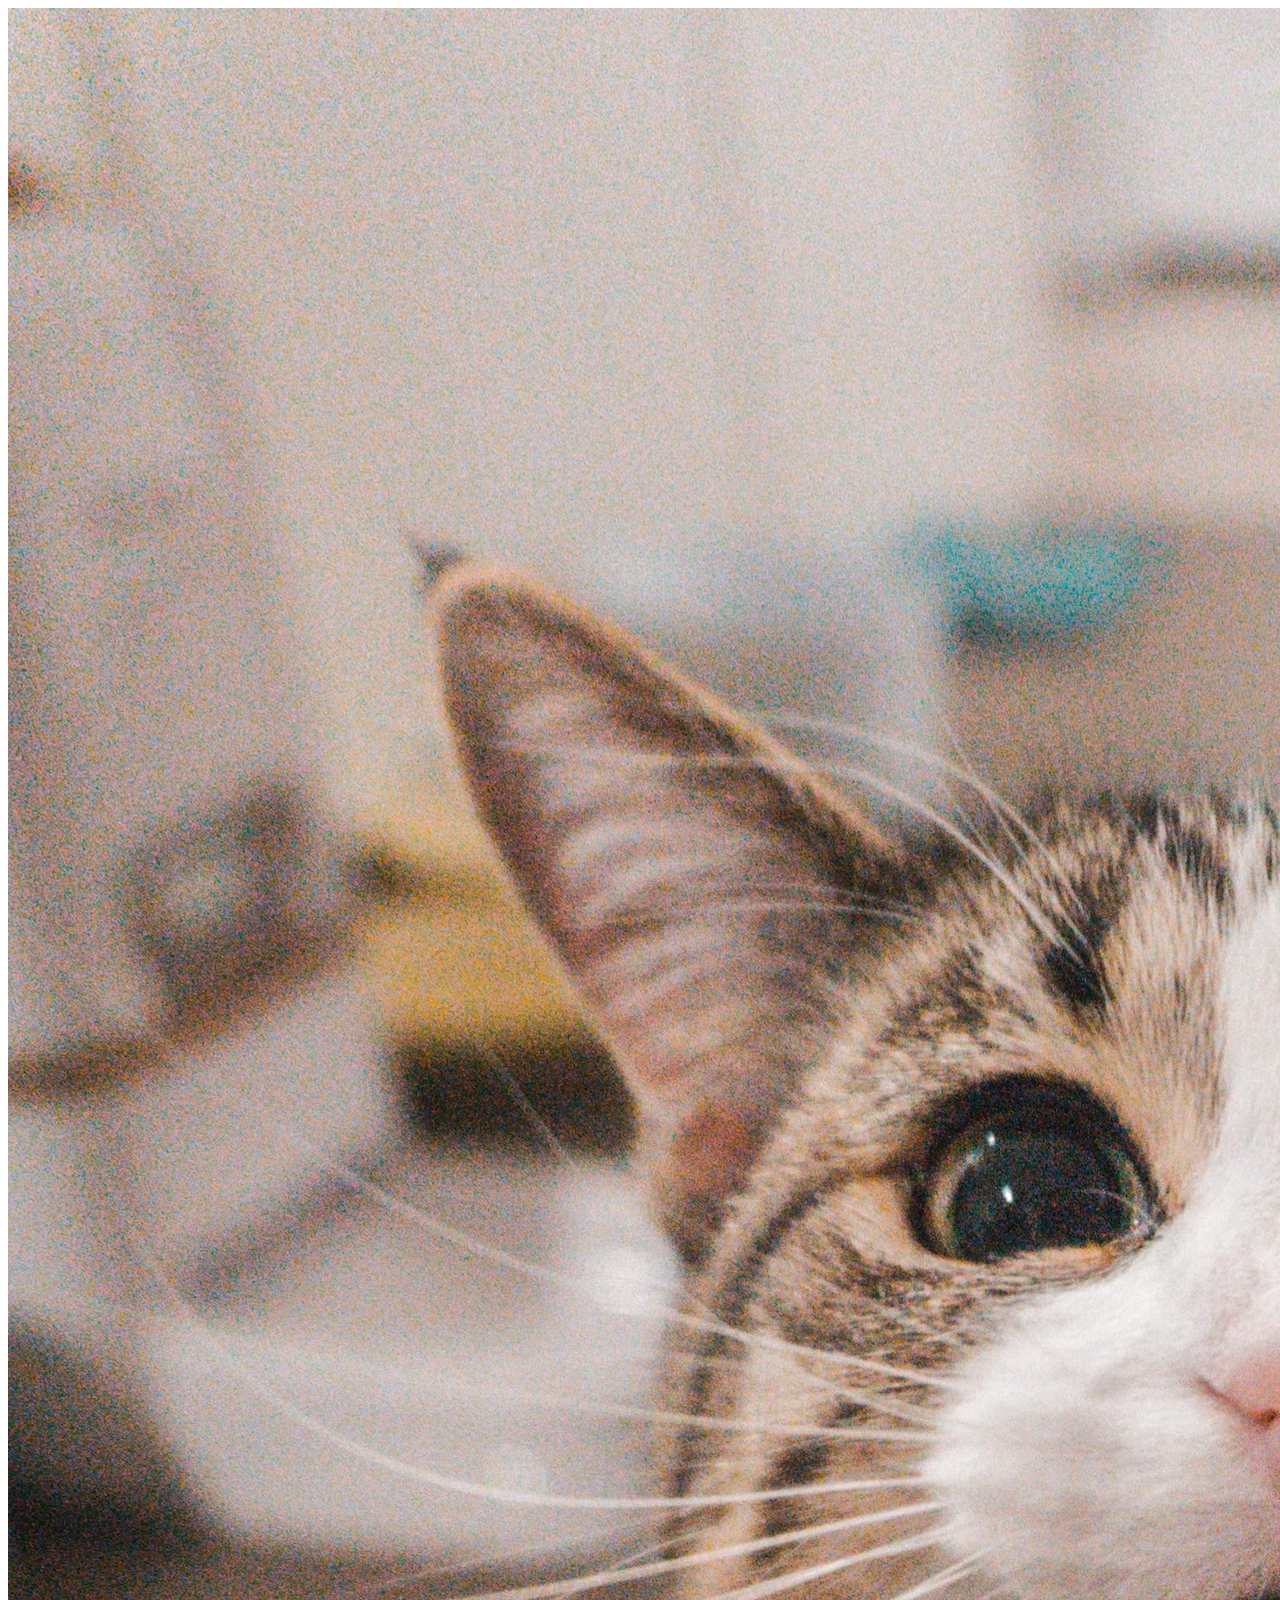
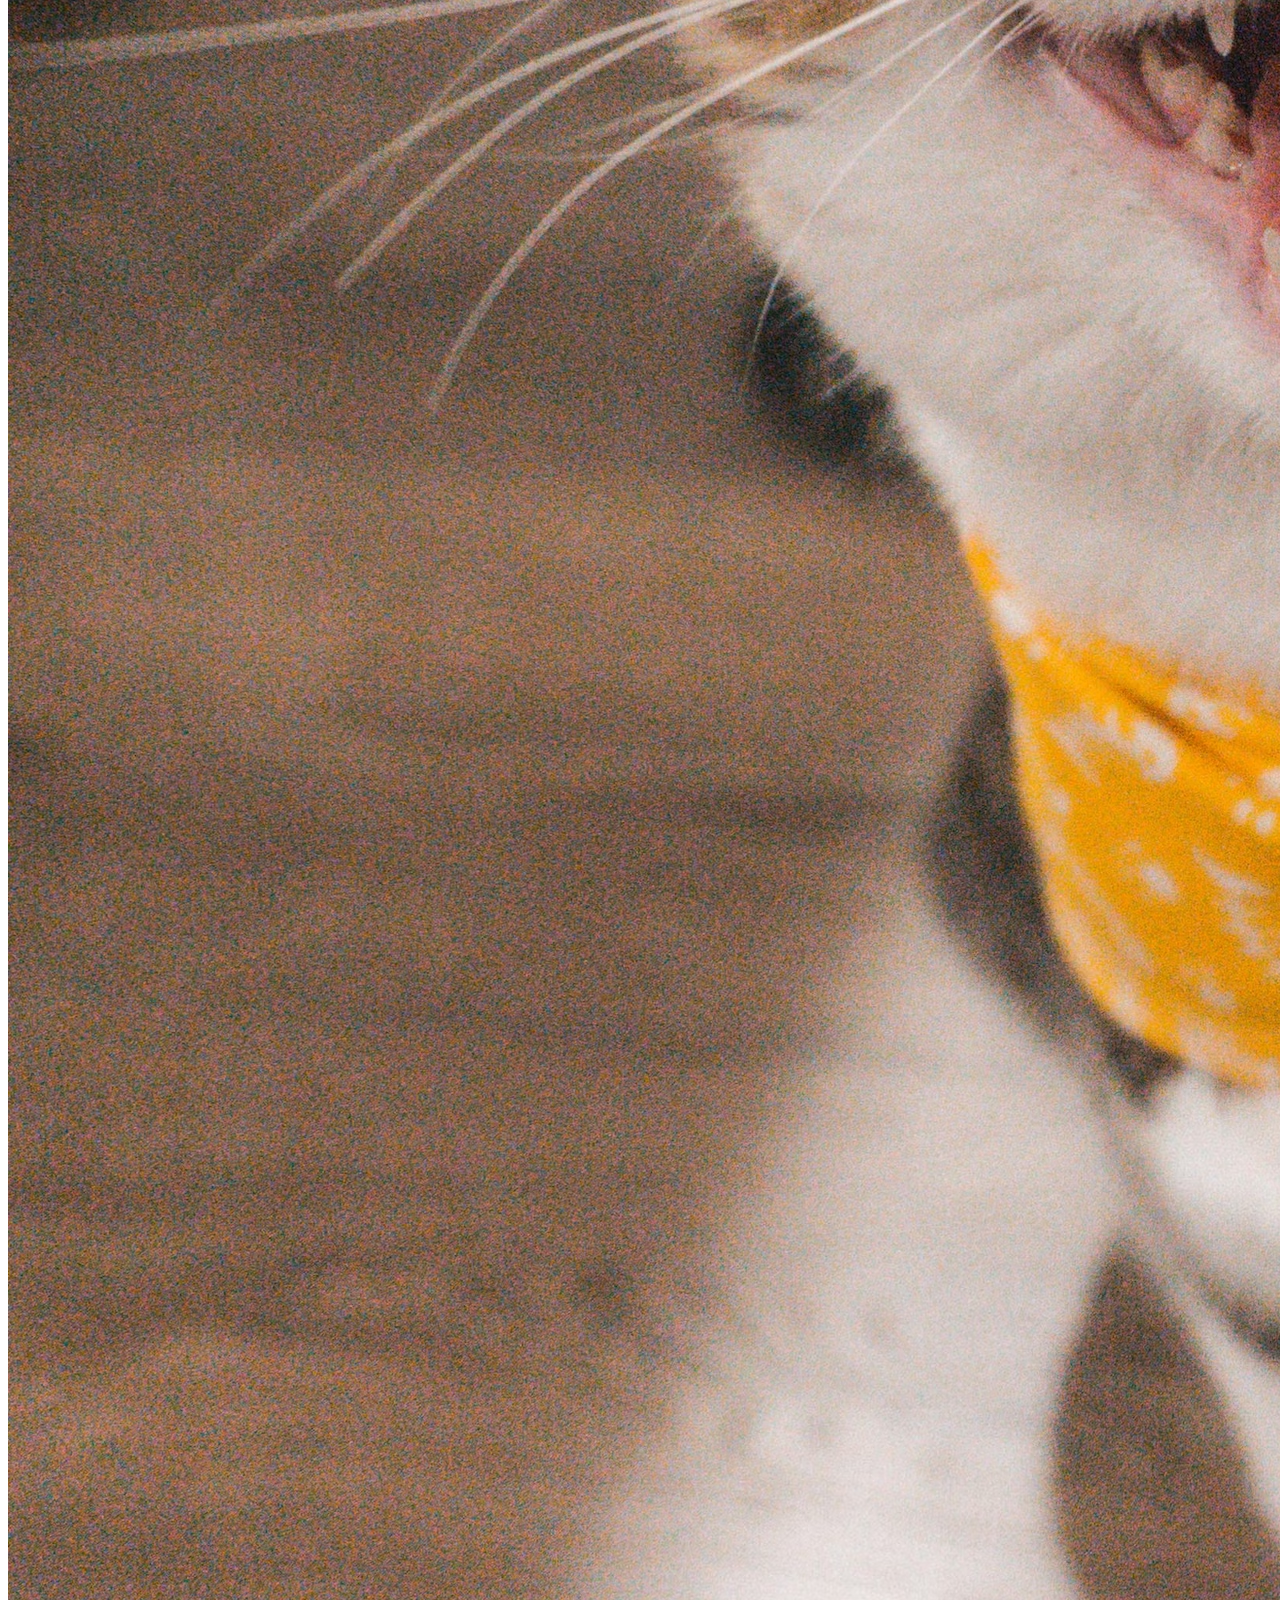
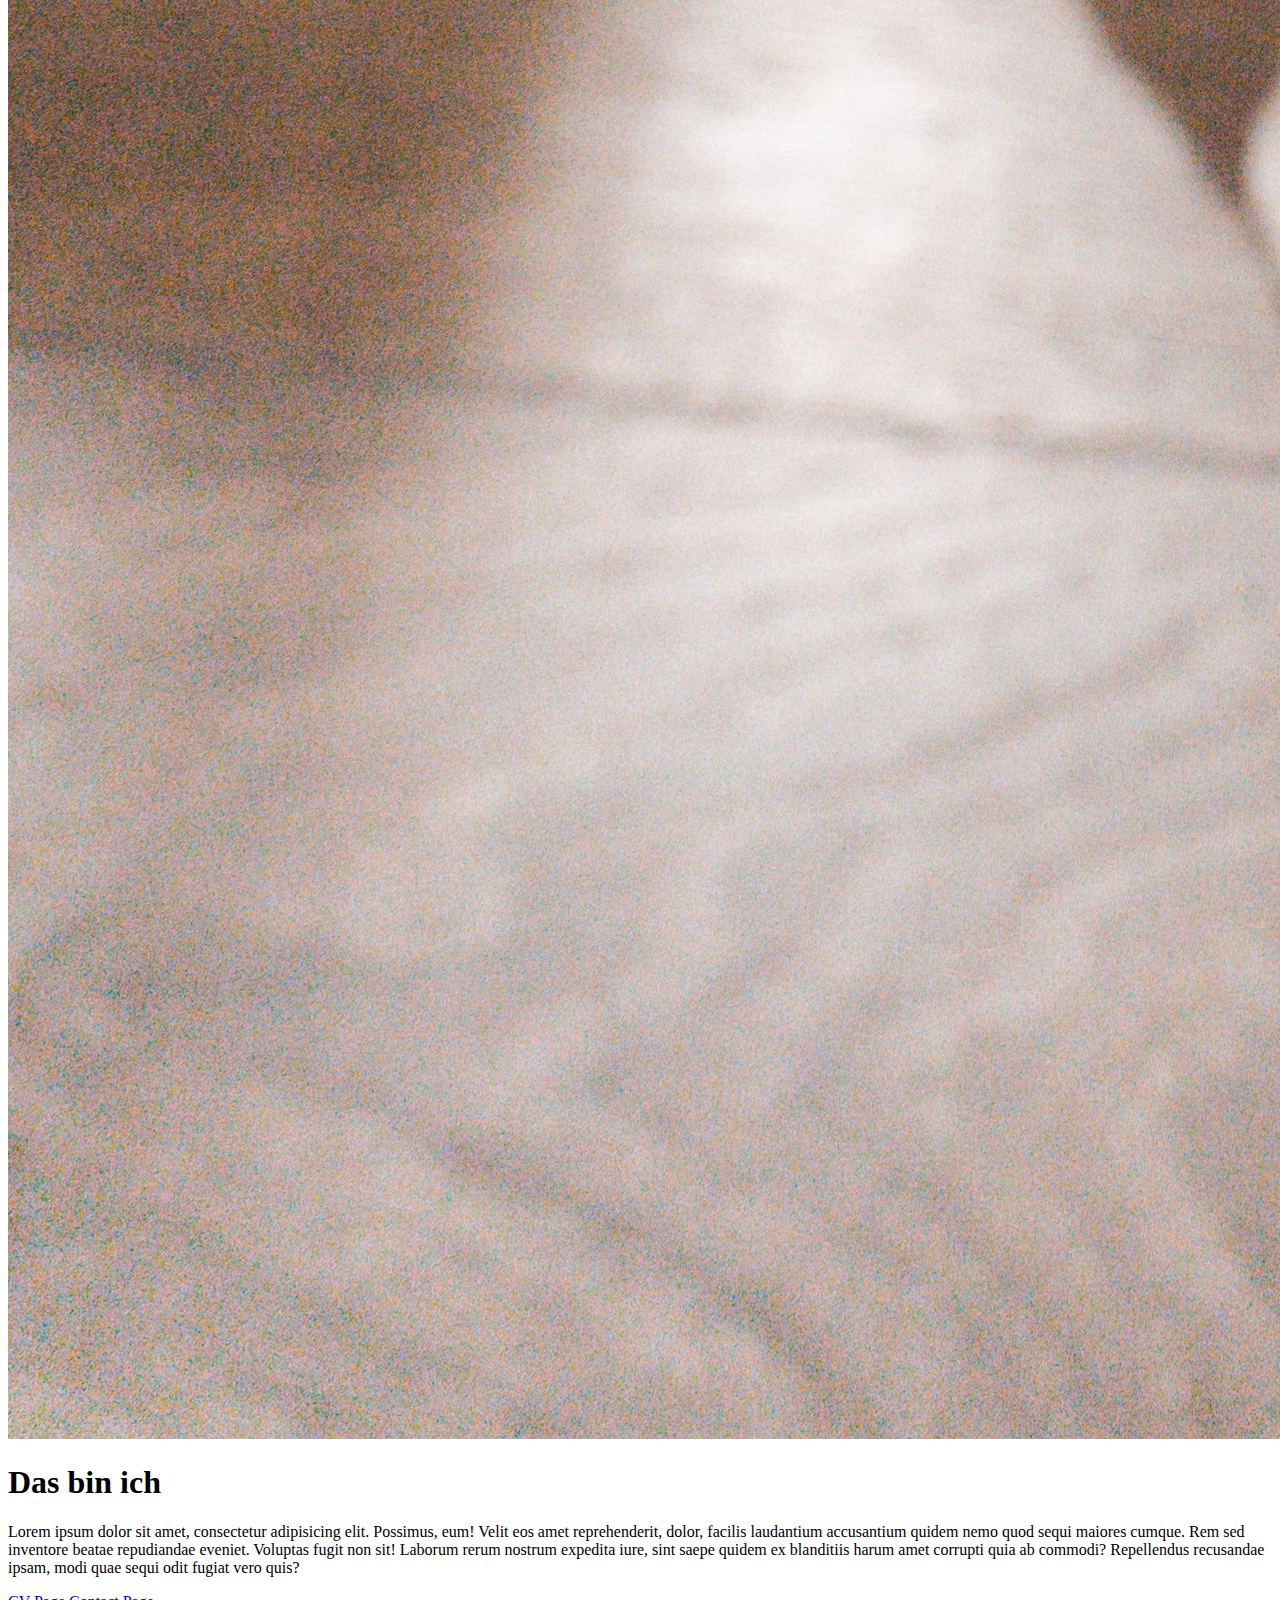
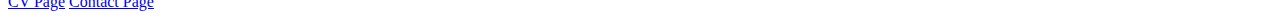
==== index.html @ 73c3ecf0 "delete homepage add index" ====
<!DOCTYPE html>
<html lang="en">
  <head>
    <meta charset="UTF-8" />
    <meta name="viewport" content="width=device-width, initial-scale=1.0" />
    <title>Portfolio</title>
  </head>
  <body>
    <img src="Katze_2.avif" alt="Eine Katze die maunzt" />
    <h1>Das bin ich</h1>
    <p>
      Lorem ipsum dolor sit amet, consectetur adipisicing elit. Possimus, eum!
      Velit eos amet reprehenderit, dolor, facilis laudantium accusantium quidem
      nemo quod sequi maiores cumque. Rem sed inventore beatae repudiandae
      eveniet. Voluptas fugit non sit! Laborum rerum nostrum expedita iure, sint
      saepe quidem ex blanditiis harum amet corrupti quia ab commodi?
      Repellendus recusandae ipsam, modi quae sequi odit fugiat vero quis?
    </p>
    <a href="cv_page.html">CV Page</a>
    <a href="contactpage.html">Contact Page</a>
  </body>
</html>
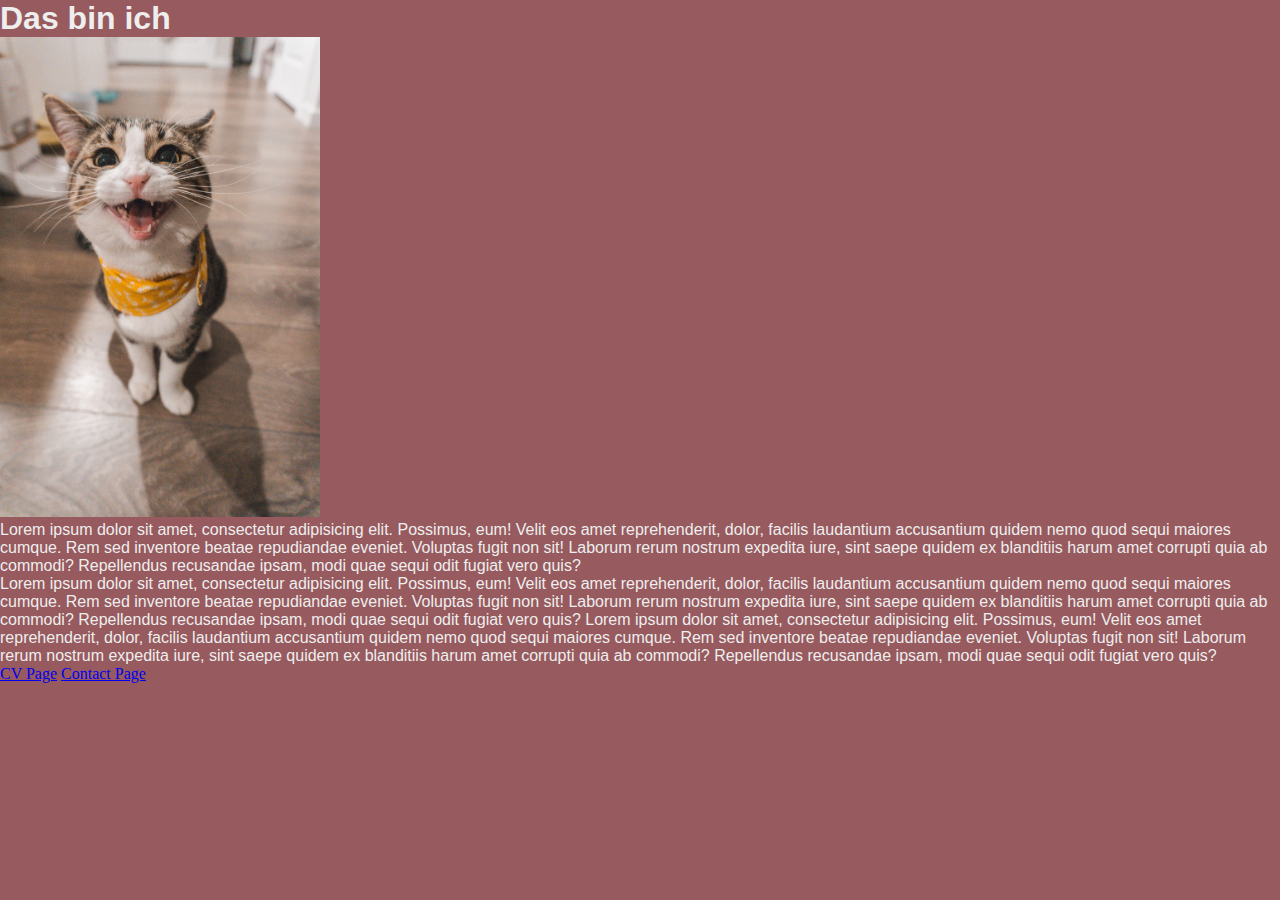
==== commit b925a2a2: "further changes to style.css" ====
--- a/index.html
+++ b/index.html
@@ -4,10 +4,11 @@
     <meta charset="UTF-8" />
     <meta name="viewport" content="width=device-width, initial-scale=1.0" />
     <title>Portfolio</title>
+    <link rel="stylesheet" href="style.css" />
   </head>
   <body>
+    <h1>Das bin ich</h1>
     <img src="Katze_2.avif" alt="Eine Katze die maunzt" />
-    <h1>Das bin ich</h1>
     <p>
       Lorem ipsum dolor sit amet, consectetur adipisicing elit. Possimus, eum!
       Velit eos amet reprehenderit, dolor, facilis laudantium accusantium quidem
@@ -16,6 +17,21 @@
       saepe quidem ex blanditiis harum amet corrupti quia ab commodi?
       Repellendus recusandae ipsam, modi quae sequi odit fugiat vero quis?
     </p>
+
+    <p>
+      Lorem ipsum dolor sit amet, consectetur adipisicing elit. Possimus, eum!
+      Velit eos amet reprehenderit, dolor, facilis laudantium accusantium quidem
+      nemo quod sequi maiores cumque. Rem sed inventore beatae repudiandae
+      eveniet. Voluptas fugit non sit! Laborum rerum nostrum expedita iure, sint
+      saepe quidem ex blanditiis harum amet corrupti quia ab commodi?
+      Repellendus recusandae ipsam, modi quae sequi odit fugiat vero quis? Lorem
+      ipsum dolor sit amet, consectetur adipisicing elit. Possimus, eum! Velit
+      eos amet reprehenderit, dolor, facilis laudantium accusantium quidem nemo
+      quod sequi maiores cumque. Rem sed inventore beatae repudiandae eveniet.
+      Voluptas fugit non sit! Laborum rerum nostrum expedita iure, sint saepe
+      quidem ex blanditiis harum amet corrupti quia ab commodi? Repellendus
+      recusandae ipsam, modi quae sequi odit fugiat vero quis?
+    </p>
     <a href="cv_page.html">CV Page</a>
     <a href="contactpage.html">Contact Page</a>
   </body>
--- a/style.css
+++ b/style.css
@@ -0,0 +1,23 @@
+* {
+  padding: 0;
+  margin: 0;
+  box-sizing: border-box;
+}
+
+body {
+  background-color: #975a5e;
+}
+
+h1 {
+  color: #eeeeee;
+  font-family: "Trebuchet MS", "Lucida Sans Unicode", "Lucida Grande",
+    "Lucida Sans", Arial, sans-serif;
+}
+p {
+  font-family: "Trebuchet MS", "Lucida Sans Unicode", "Lucida Grande",
+    "Lucida Sans", Arial, sans-serif;
+  color: #eeeeee;
+}
+img {
+  width: 25%;
+}
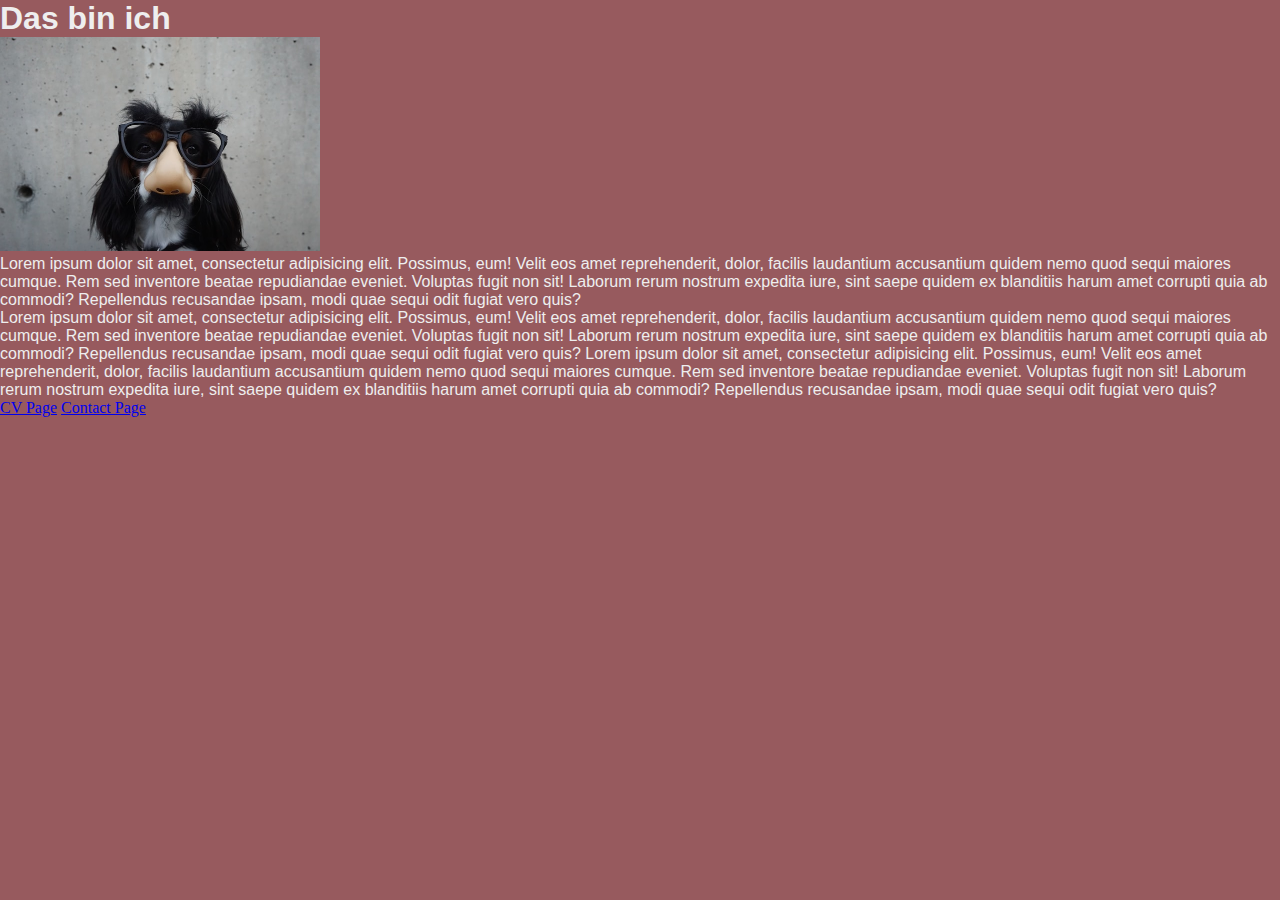
==== commit 09355266: "add nav index in cv and contact" ====
--- a/index.html
+++ b/index.html
@@ -6,33 +6,40 @@
     <title>Portfolio</title>
     <link rel="stylesheet" href="style.css" />
   </head>
-  <body>
+  <body class="body_index">
     <h1>Das bin ich</h1>
-    <img src="Katze_2.avif" alt="Eine Katze die maunzt" />
-    <p>
-      Lorem ipsum dolor sit amet, consectetur adipisicing elit. Possimus, eum!
-      Velit eos amet reprehenderit, dolor, facilis laudantium accusantium quidem
-      nemo quod sequi maiores cumque. Rem sed inventore beatae repudiandae
-      eveniet. Voluptas fugit non sit! Laborum rerum nostrum expedita iure, sint
-      saepe quidem ex blanditiis harum amet corrupti quia ab commodi?
-      Repellendus recusandae ipsam, modi quae sequi odit fugiat vero quis?
-    </p>
-
-    <p>
-      Lorem ipsum dolor sit amet, consectetur adipisicing elit. Possimus, eum!
-      Velit eos amet reprehenderit, dolor, facilis laudantium accusantium quidem
-      nemo quod sequi maiores cumque. Rem sed inventore beatae repudiandae
-      eveniet. Voluptas fugit non sit! Laborum rerum nostrum expedita iure, sint
-      saepe quidem ex blanditiis harum amet corrupti quia ab commodi?
-      Repellendus recusandae ipsam, modi quae sequi odit fugiat vero quis? Lorem
-      ipsum dolor sit amet, consectetur adipisicing elit. Possimus, eum! Velit
-      eos amet reprehenderit, dolor, facilis laudantium accusantium quidem nemo
-      quod sequi maiores cumque. Rem sed inventore beatae repudiandae eveniet.
-      Voluptas fugit non sit! Laborum rerum nostrum expedita iure, sint saepe
-      quidem ex blanditiis harum amet corrupti quia ab commodi? Repellendus
-      recusandae ipsam, modi quae sequi odit fugiat vero quis?
-    </p>
-    <a href="cv_page.html">CV Page</a>
-    <a href="contactpage.html">Contact Page</a>
+    <img src="Hund_mit_Naseenbrille.jpg" alt="Eine Katze die maunzt" />
+    <div>
+      <p>
+        Lorem ipsum dolor sit amet, consectetur adipisicing elit. Possimus, eum!
+        Velit eos amet reprehenderit, dolor, facilis laudantium accusantium
+        quidem nemo quod sequi maiores cumque. Rem sed inventore beatae
+        repudiandae eveniet. Voluptas fugit non sit! Laborum rerum nostrum
+        expedita iure, sint saepe quidem ex blanditiis harum amet corrupti quia
+        ab commodi? Repellendus recusandae ipsam, modi quae sequi odit fugiat
+        vero quis?
+      </p>
+    </div>
+    <div>
+      <p>
+        Lorem ipsum dolor sit amet, consectetur adipisicing elit. Possimus, eum!
+        Velit eos amet reprehenderit, dolor, facilis laudantium accusantium
+        quidem nemo quod sequi maiores cumque. Rem sed inventore beatae
+        repudiandae eveniet. Voluptas fugit non sit! Laborum rerum nostrum
+        expedita iure, sint saepe quidem ex blanditiis harum amet corrupti quia
+        ab commodi? Repellendus recusandae ipsam, modi quae sequi odit fugiat
+        vero quis? Lorem ipsum dolor sit amet, consectetur adipisicing elit.
+        Possimus, eum! Velit eos amet reprehenderit, dolor, facilis laudantium
+        accusantium quidem nemo quod sequi maiores cumque. Rem sed inventore
+        beatae repudiandae eveniet. Voluptas fugit non sit! Laborum rerum
+        nostrum expedita iure, sint saepe quidem ex blanditiis harum amet
+        corrupti quia ab commodi? Repellendus recusandae ipsam, modi quae sequi
+        odit fugiat vero quis?
+      </p>
+    </div>
+    <nav>
+      <a href="cv_page.html">CV Page</a>
+      <a href="contactpage.html">Contact Page</a>
+    </nav>
   </body>
 </html>
--- a/style.css
+++ b/style.css
@@ -4,7 +4,7 @@
   box-sizing: border-box;
 }
 
-body {
+.body_index {
   background-color: #975a5e;
 }
 
@@ -21,3 +21,7 @@
 img {
   width: 25%;
 }
+
+.body_cv {
+  background-color: #f3d7ca;
+}
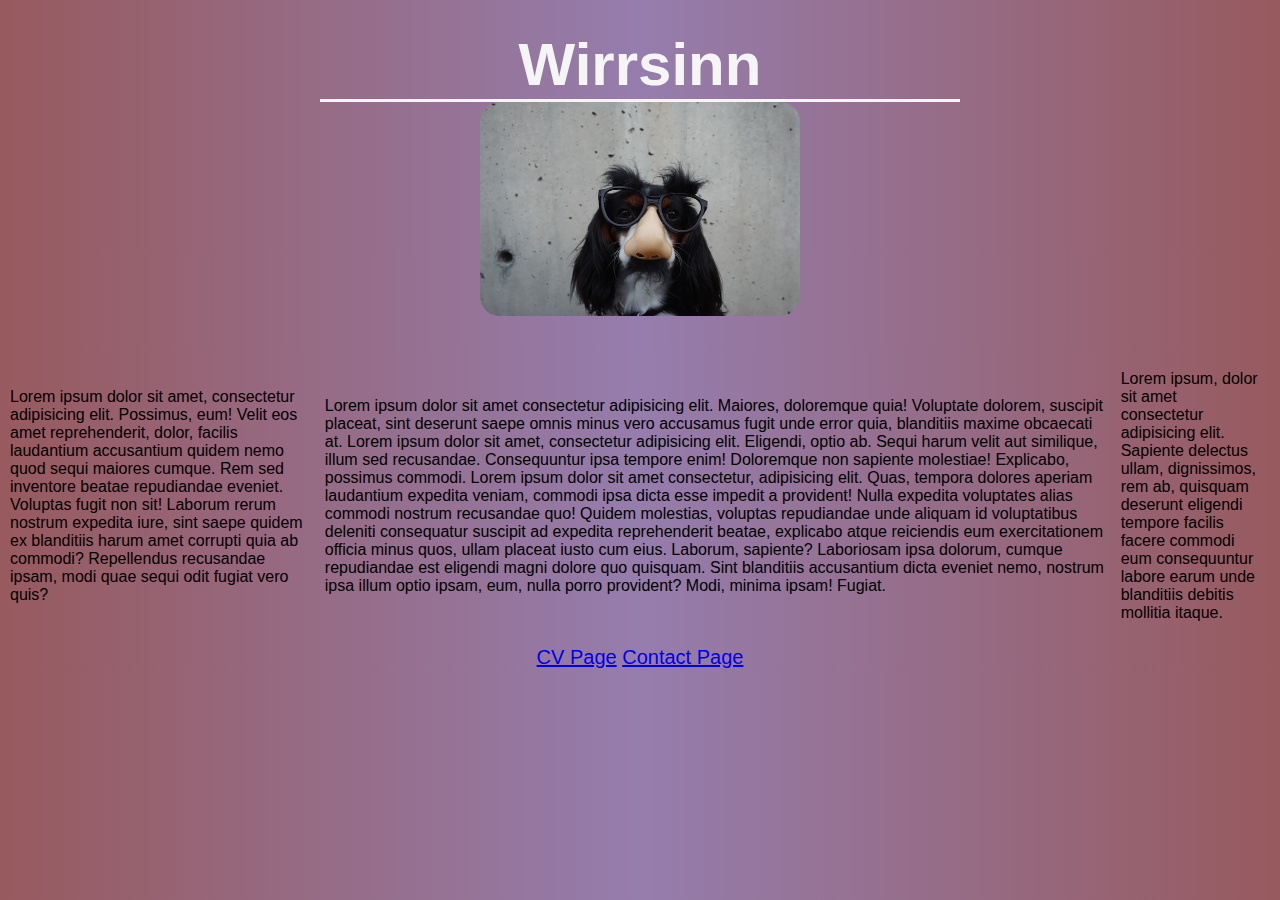
==== commit cd112451: "change flexbox homepage" ====
--- a/index.html
+++ b/index.html
@@ -7,39 +7,69 @@
     <link rel="stylesheet" href="style.css" />
   </head>
   <body class="body_index">
-    <h1>Das bin ich</h1>
-    <img src="Hund_mit_Naseenbrille.jpg" alt="Eine Katze die maunzt" />
-    <div>
-      <p>
-        Lorem ipsum dolor sit amet, consectetur adipisicing elit. Possimus, eum!
-        Velit eos amet reprehenderit, dolor, facilis laudantium accusantium
-        quidem nemo quod sequi maiores cumque. Rem sed inventore beatae
-        repudiandae eveniet. Voluptas fugit non sit! Laborum rerum nostrum
-        expedita iure, sint saepe quidem ex blanditiis harum amet corrupti quia
-        ab commodi? Repellendus recusandae ipsam, modi quae sequi odit fugiat
-        vero quis?
-      </p>
+    <main>
+      <!-- HEADER -->
+      <header class="header">
+        <section>
+          <div class="Hilfe">
+            <h1>Wirrsinn</h1>
+          </div>
+          <div class="hund">
+            <img src="Hund_mit_Naseenbrille.jpg" alt="Eine Katze die maunzt" />
+          </div>
+        </section>
+      </header>
+      <!-- PARAGRAPHEN -->
+      <div class="container">
+        <div class="paragraph_1">
+          <p>
+            Lorem ipsum dolor sit amet, consectetur adipisicing elit. Possimus,
+            eum! Velit eos amet reprehenderit, dolor, facilis laudantium
+            accusantium quidem nemo quod sequi maiores cumque. Rem sed inventore
+            beatae repudiandae eveniet. Voluptas fugit non sit! Laborum rerum
+            nostrum expedita iure, sint saepe quidem ex blanditiis harum amet
+            corrupti quia ab commodi? Repellendus recusandae ipsam, modi quae
+            sequi odit fugiat vero quis?
+          </p>
+        </div>
+        <div class="paragraph_2">
+          <p>
+            Lorem ipsum dolor sit amet consectetur adipisicing elit. Maiores,
+            doloremque quia! Voluptate dolorem, suscipit placeat, sint deserunt
+            saepe omnis minus vero accusamus fugit unde error quia, blanditiis
+            maxime obcaecati at. Lorem ipsum dolor sit amet, consectetur
+            adipisicing elit. Eligendi, optio ab. Sequi harum velit aut
+            similique, illum sed recusandae. Consequuntur ipsa tempore enim!
+            Doloremque non sapiente molestiae! Explicabo, possimus commodi.
+            Lorem ipsum dolor sit amet consectetur, adipisicing elit. Quas,
+            tempora dolores aperiam laudantium expedita veniam, commodi ipsa
+            dicta esse impedit a provident! Nulla expedita voluptates alias
+            commodi nostrum recusandae quo! Quidem molestias, voluptas
+            repudiandae unde aliquam id voluptatibus deleniti consequatur
+            suscipit ad expedita reprehenderit beatae, explicabo atque
+            reiciendis eum exercitationem officia minus quos, ullam placeat
+            iusto cum eius. Laborum, sapiente? Laboriosam ipsa dolorum, cumque
+            repudiandae est eligendi magni dolore quo quisquam. Sint blanditiis
+            accusantium dicta eveniet nemo, nostrum ipsa illum optio ipsam, eum,
+            nulla porro provident? Modi, minima ipsam! Fugiat.
+          </p>
+          <div>
+            <p class="paragraph_3">
+              Lorem ipsum, dolor sit amet consectetur adipisicing elit. Sapiente
+              delectus ullam, dignissimos, rem ab, quisquam deserunt eligendi
+              tempore facilis facere commodi eum consequuntur labore earum unde
+              blanditiis debitis mollitia itaque.
+            </p>
+          </div>
+        </div>
+      </div>
+    </main>
+    <!-- NAVIGATION -->
+    <div class="links">
+      <nav class="nav">
+        <a href="cv_page.html">CV Page</a>
+        <a href="contactpage.html">Contact Page</a>
+      </nav>
     </div>
-    <div>
-      <p>
-        Lorem ipsum dolor sit amet, consectetur adipisicing elit. Possimus, eum!
-        Velit eos amet reprehenderit, dolor, facilis laudantium accusantium
-        quidem nemo quod sequi maiores cumque. Rem sed inventore beatae
-        repudiandae eveniet. Voluptas fugit non sit! Laborum rerum nostrum
-        expedita iure, sint saepe quidem ex blanditiis harum amet corrupti quia
-        ab commodi? Repellendus recusandae ipsam, modi quae sequi odit fugiat
-        vero quis? Lorem ipsum dolor sit amet, consectetur adipisicing elit.
-        Possimus, eum! Velit eos amet reprehenderit, dolor, facilis laudantium
-        accusantium quidem nemo quod sequi maiores cumque. Rem sed inventore
-        beatae repudiandae eveniet. Voluptas fugit non sit! Laborum rerum
-        nostrum expedita iure, sint saepe quidem ex blanditiis harum amet
-        corrupti quia ab commodi? Repellendus recusandae ipsam, modi quae sequi
-        odit fugiat vero quis?
-      </p>
-    </div>
-    <nav>
-      <a href="cv_page.html">CV Page</a>
-      <a href="contactpage.html">Contact Page</a>
-    </nav>
   </body>
 </html>
--- a/style.css
+++ b/style.css
@@ -5,23 +5,92 @@
 }
 
 .body_index {
-  background-color: #975a5e;
+  background: linear-gradient(
+    to right,
+    rgb(151, 90, 94),
+    rgb(149, 125, 173),
+    rgb(151, 90, 94)
+  );
+  font-family: Verdana, Geneva, Tahoma, sans-serif;
+  color: black;
 }
 
-h1 {
-  color: #eeeeee;
-  font-family: "Trebuchet MS", "Lucida Sans Unicode", "Lucida Grande",
-    "Lucida Sans", Arial, sans-serif;
+.header {
+  background: linear-gradient(
+    to right,
+    rgb(151, 90, 94),
+    rgb(149, 125, 173),
+    rgb(151, 90, 94)
+  );
+  padding: 30px;
+  font-size: 35px;
+  display: flex;
+  justify-content: center;
 }
-p {
-  font-family: "Trebuchet MS", "Lucida Sans Unicode", "Lucida Grande",
-    "Lucida Sans", Arial, sans-serif;
-  color: #eeeeee;
+
+.Hilfe {
+  display: flex;
+  justify-content: center;
+  color: whitesmoke;
+  font-size: 30px;
+  border-bottom-style: solid;
 }
+
+.hund {
+  display: flex;
+  justify-content: center;
+}
+
 img {
-  width: 25%;
+  width: 50%;
+  border-radius: 20px;
+  color: rgb(151, 90, 94);
 }
+
+.container {
+  display: flex;
+}
+
+.paragraph_1 {
+  align-items: center;
+  padding: 10px;
+  height: 300px;
+  display: flex;
+  justify-content: flex-start;
+}
+
+.paragraph_2 {
+  align-items: center;
+  padding: 10px;
+  height: 300px;
+  display: flex;
+  justify-content: flex-start;
+}
+
+.paragraph_3 {
+  align-items: center;
+  padding: 10px;
+  height: 300px;
+  display: flex;
+  justify-content: flex-end;
+}
+
+.links {
+  display: flex;
+  justify-content: center;
+  font-size: 20px;
+  border-style: solid;
+  border: #eeeeee;
+}
+
+/* CV PAGE */
 
 .body_cv {
   background-color: #f3d7ca;
 }
+
+/* CONTACTPAGE */
+
+.body_contactpage {
+  background-color: slategray;
+}
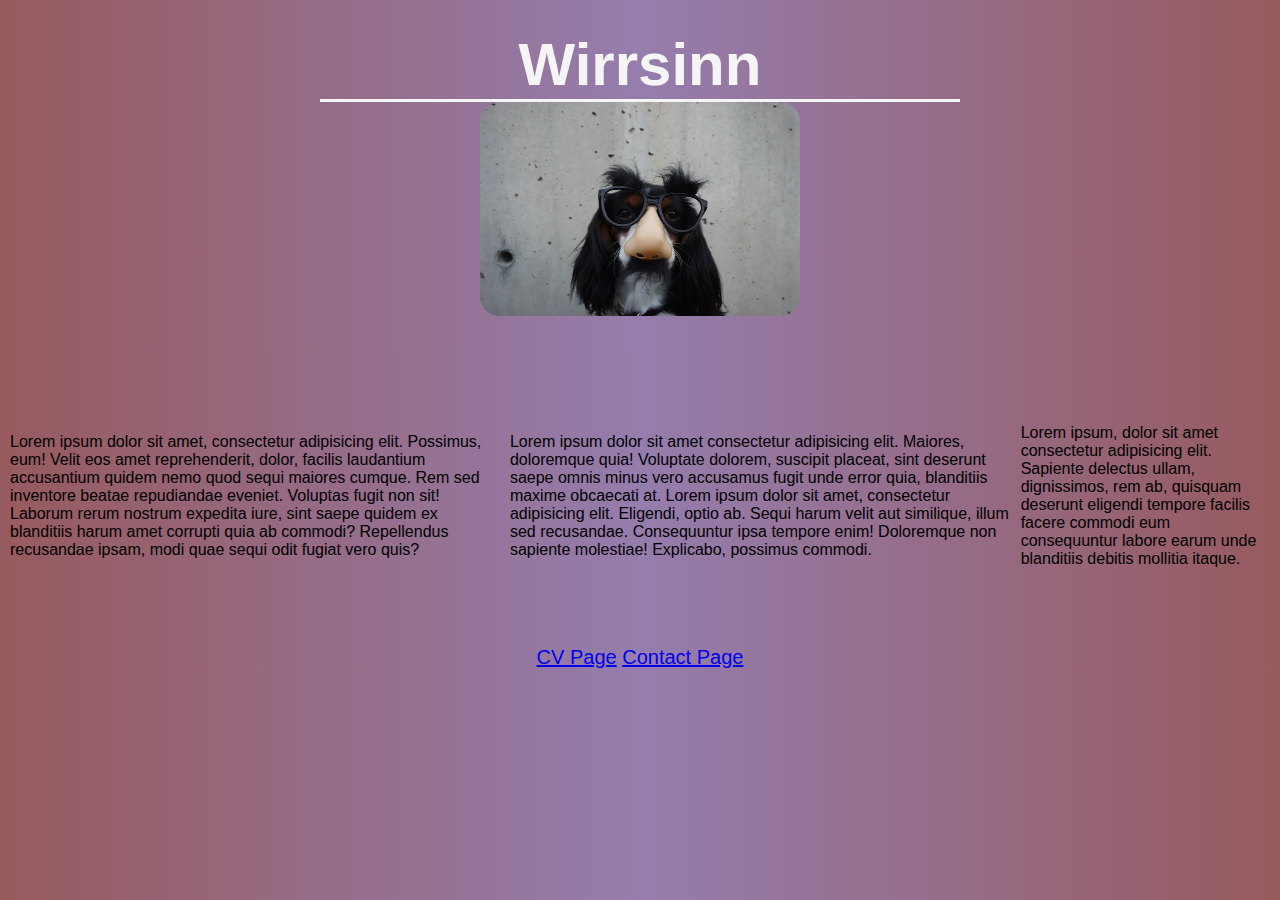
==== commit 4ed95886: "created new css files" ====
--- a/index.html
+++ b/index.html
@@ -4,7 +4,7 @@
     <meta charset="UTF-8" />
     <meta name="viewport" content="width=device-width, initial-scale=1.0" />
     <title>Portfolio</title>
-    <link rel="stylesheet" href="style.css" />
+    <link rel="stylesheet" href="/css/index.css" />
   </head>
   <body class="body_index">
     <main>
@@ -15,7 +15,10 @@
             <h1>Wirrsinn</h1>
           </div>
           <div class="hund">
-            <img src="Hund_mit_Naseenbrille.jpg" alt="Eine Katze die maunzt" />
+            <img
+              src="/images/Hund_mit_Naseenbrille.jpg"
+              alt="Ein Hund mit Hund_mit_Naseenbrille"
+            />
           </div>
         </section>
       </header>
@@ -41,18 +44,8 @@
             adipisicing elit. Eligendi, optio ab. Sequi harum velit aut
             similique, illum sed recusandae. Consequuntur ipsa tempore enim!
             Doloremque non sapiente molestiae! Explicabo, possimus commodi.
-            Lorem ipsum dolor sit amet consectetur, adipisicing elit. Quas,
-            tempora dolores aperiam laudantium expedita veniam, commodi ipsa
-            dicta esse impedit a provident! Nulla expedita voluptates alias
-            commodi nostrum recusandae quo! Quidem molestias, voluptas
-            repudiandae unde aliquam id voluptatibus deleniti consequatur
-            suscipit ad expedita reprehenderit beatae, explicabo atque
-            reiciendis eum exercitationem officia minus quos, ullam placeat
-            iusto cum eius. Laborum, sapiente? Laboriosam ipsa dolorum, cumque
-            repudiandae est eligendi magni dolore quo quisquam. Sint blanditiis
-            accusantium dicta eveniet nemo, nostrum ipsa illum optio ipsam, eum,
-            nulla porro provident? Modi, minima ipsam! Fugiat.
           </p>
+
           <div>
             <p class="paragraph_3">
               Lorem ipsum, dolor sit amet consectetur adipisicing elit. Sapiente
@@ -64,7 +57,7 @@
         </div>
       </div>
     </main>
-    <!-- NAVIGATION -->
+    <!-- NAVIGATIONNAVIGATION -->
     <div class="links">
       <nav class="nav">
         <a href="cv_page.html">CV Page</a>
--- a/css/index.css
+++ b/css/index.css
@@ -0,0 +1 @@
+@import "/css/style.css";
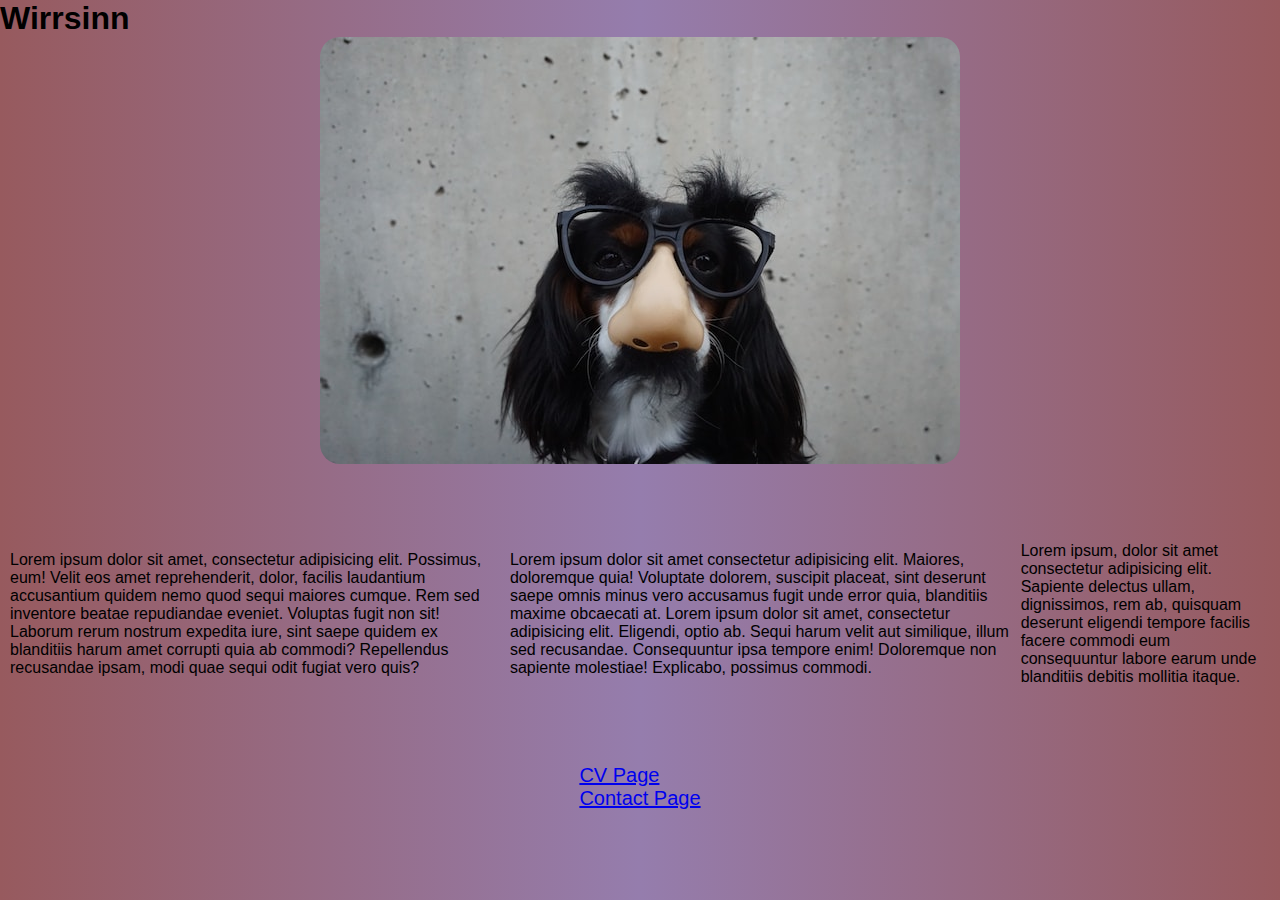
==== commit d2e71cef: "reorganize folders complete" ====
--- a/index.html
+++ b/index.html
@@ -58,11 +58,15 @@
       </div>
     </main>
     <!-- NAVIGATIONNAVIGATION -->
-    <div class="links">
-      <nav class="nav">
-        <a href="cv_page.html">CV Page</a>
-        <a href="contactpage.html">Contact Page</a>
-      </nav>
-    </div>
+    <nav>
+      <ul>
+        <li><a href="cv_page.html" class="link_homepage_cv">CV Page</a></li>
+        <li>
+          <a href="contactpage.html" class="link_homepage_contact"
+            >Contact Page</a
+          >
+        </li>
+      </ul>
+    </nav>
   </body>
 </html>
--- a/css/index.css
+++ b/css/index.css
@@ -1 +1,5 @@
+@import "/css/global.css";
 @import "/css/style.css";
+@import "/css/header.css";
+@import "/css/navigation.css";
+@import "/css/paragraph.css";
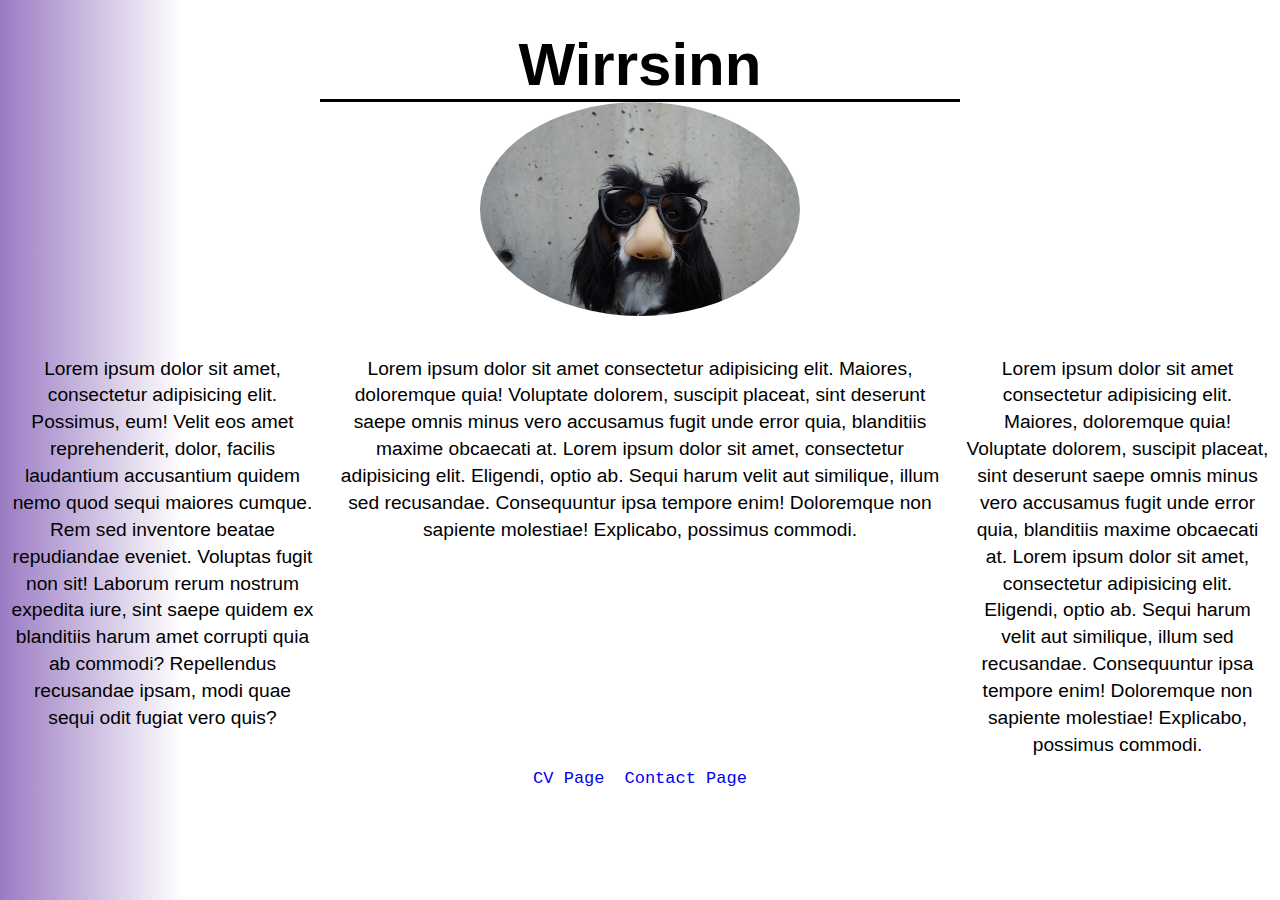
==== commit 4ccd80ee: "flex layout paragraphs" ====
--- a/index.html
+++ b/index.html
@@ -24,37 +24,33 @@
       </header>
       <!-- PARAGRAPHEN -->
       <div class="container">
-        <div class="paragraph_1">
-          <p>
-            Lorem ipsum dolor sit amet, consectetur adipisicing elit. Possimus,
-            eum! Velit eos amet reprehenderit, dolor, facilis laudantium
-            accusantium quidem nemo quod sequi maiores cumque. Rem sed inventore
-            beatae repudiandae eveniet. Voluptas fugit non sit! Laborum rerum
-            nostrum expedita iure, sint saepe quidem ex blanditiis harum amet
-            corrupti quia ab commodi? Repellendus recusandae ipsam, modi quae
-            sequi odit fugiat vero quis?
-          </p>
-        </div>
-        <div class="paragraph_2">
-          <p>
-            Lorem ipsum dolor sit amet consectetur adipisicing elit. Maiores,
-            doloremque quia! Voluptate dolorem, suscipit placeat, sint deserunt
-            saepe omnis minus vero accusamus fugit unde error quia, blanditiis
-            maxime obcaecati at. Lorem ipsum dolor sit amet, consectetur
-            adipisicing elit. Eligendi, optio ab. Sequi harum velit aut
-            similique, illum sed recusandae. Consequuntur ipsa tempore enim!
-            Doloremque non sapiente molestiae! Explicabo, possimus commodi.
-          </p>
-
-          <div>
-            <p class="paragraph_3">
-              Lorem ipsum, dolor sit amet consectetur adipisicing elit. Sapiente
-              delectus ullam, dignissimos, rem ab, quisquam deserunt eligendi
-              tempore facilis facere commodi eum consequuntur labore earum unde
-              blanditiis debitis mollitia itaque.
-            </p>
-          </div>
-        </div>
+        <p class="paragraph paragraph_1">
+          Lorem ipsum dolor sit amet, consectetur adipisicing elit. Possimus,
+          eum! Velit eos amet reprehenderit, dolor, facilis laudantium
+          accusantium quidem nemo quod sequi maiores cumque. Rem sed inventore
+          beatae repudiandae eveniet. Voluptas fugit non sit! Laborum rerum
+          nostrum expedita iure, sint saepe quidem ex blanditiis harum amet
+          corrupti quia ab commodi? Repellendus recusandae ipsam, modi quae
+          sequi odit fugiat vero quis?
+        </p>
+        <p class="paragraph paragraph_2">
+          Lorem ipsum dolor sit amet consectetur adipisicing elit. Maiores,
+          doloremque quia! Voluptate dolorem, suscipit placeat, sint deserunt
+          saepe omnis minus vero accusamus fugit unde error quia, blanditiis
+          maxime obcaecati at. Lorem ipsum dolor sit amet, consectetur
+          adipisicing elit. Eligendi, optio ab. Sequi harum velit aut similique,
+          illum sed recusandae. Consequuntur ipsa tempore enim! Doloremque non
+          sapiente molestiae! Explicabo, possimus commodi.
+        </p>
+        <p class="paragraph paragraph_3">
+          Lorem ipsum dolor sit amet consectetur adipisicing elit. Maiores,
+          doloremque quia! Voluptate dolorem, suscipit placeat, sint deserunt
+          saepe omnis minus vero accusamus fugit unde error quia, blanditiis
+          maxime obcaecati at. Lorem ipsum dolor sit amet, consectetur
+          adipisicing elit. Eligendi, optio ab. Sequi harum velit aut similique,
+          illum sed recusandae. Consequuntur ipsa tempore enim! Doloremque non
+          sapiente molestiae! Explicabo, possimus commodi.
+        </p>
       </div>
     </main>
     <!-- NAVIGATIONNAVIGATION -->
